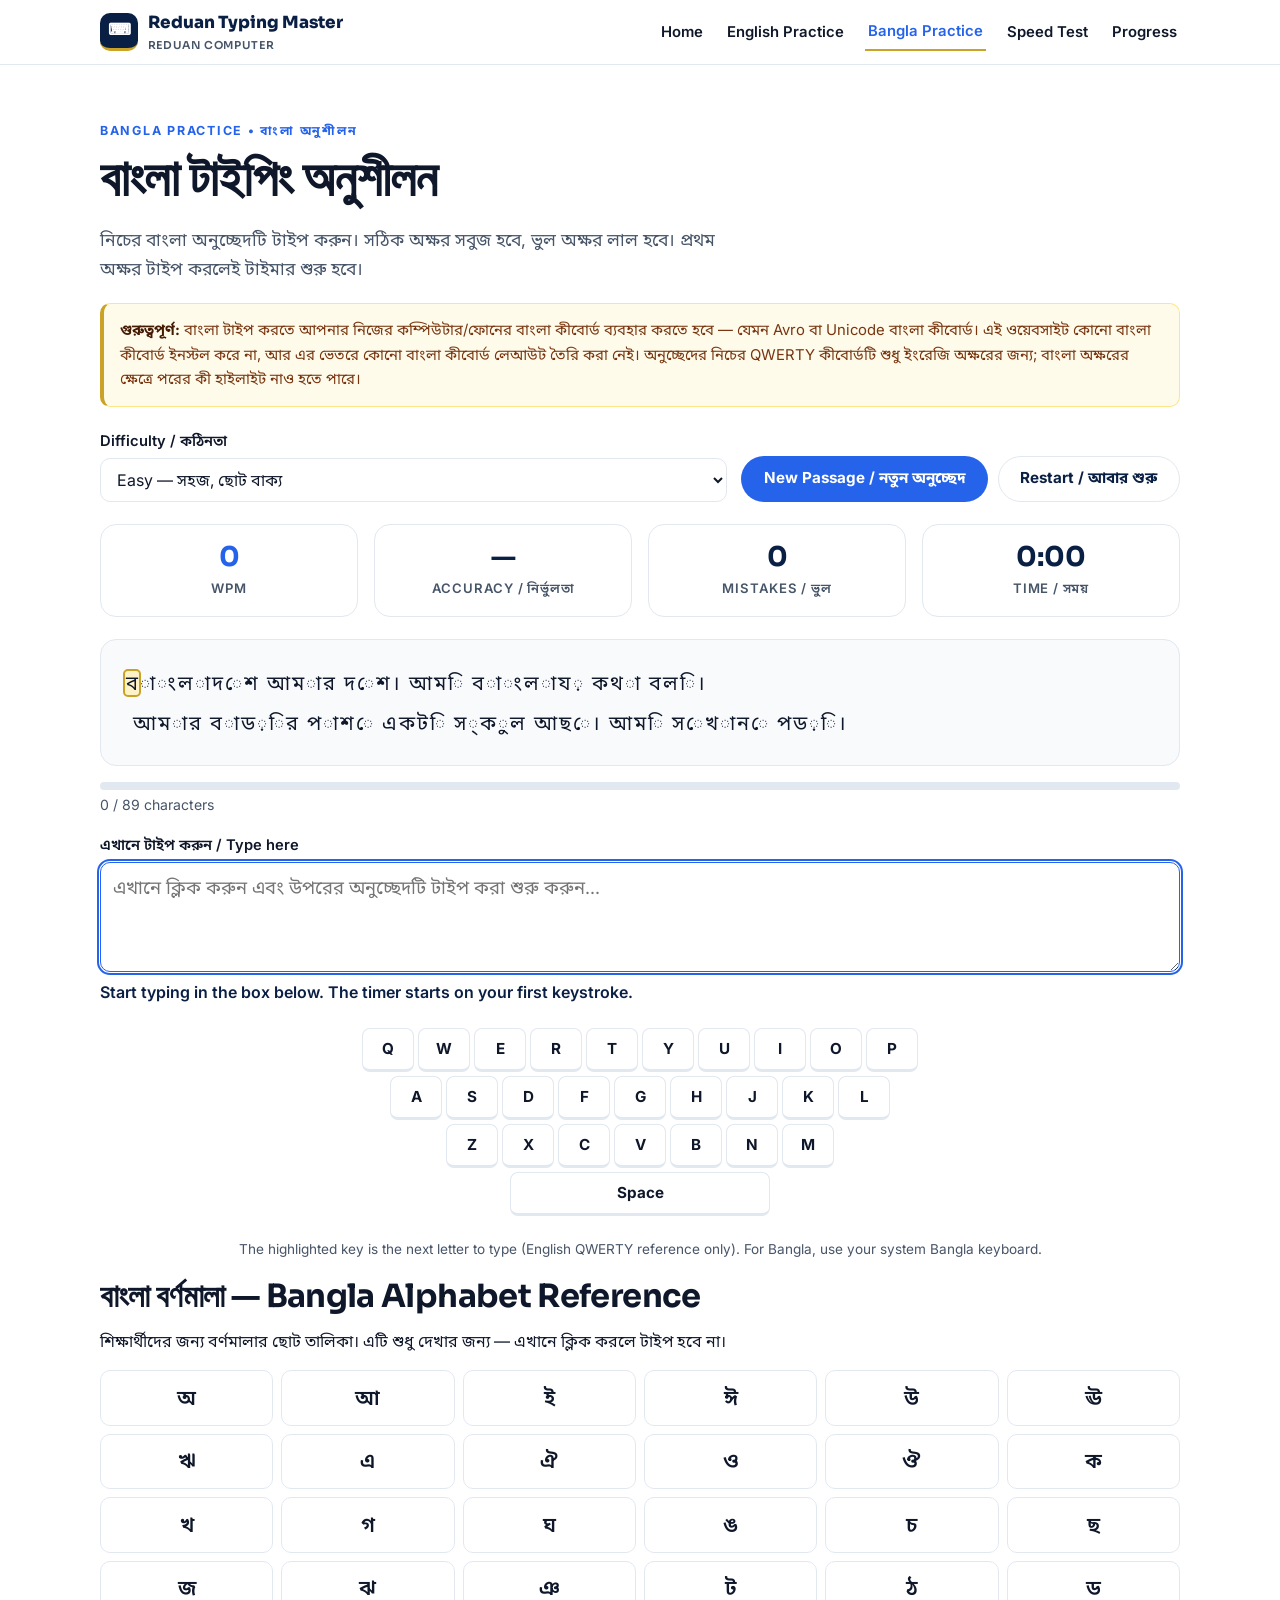
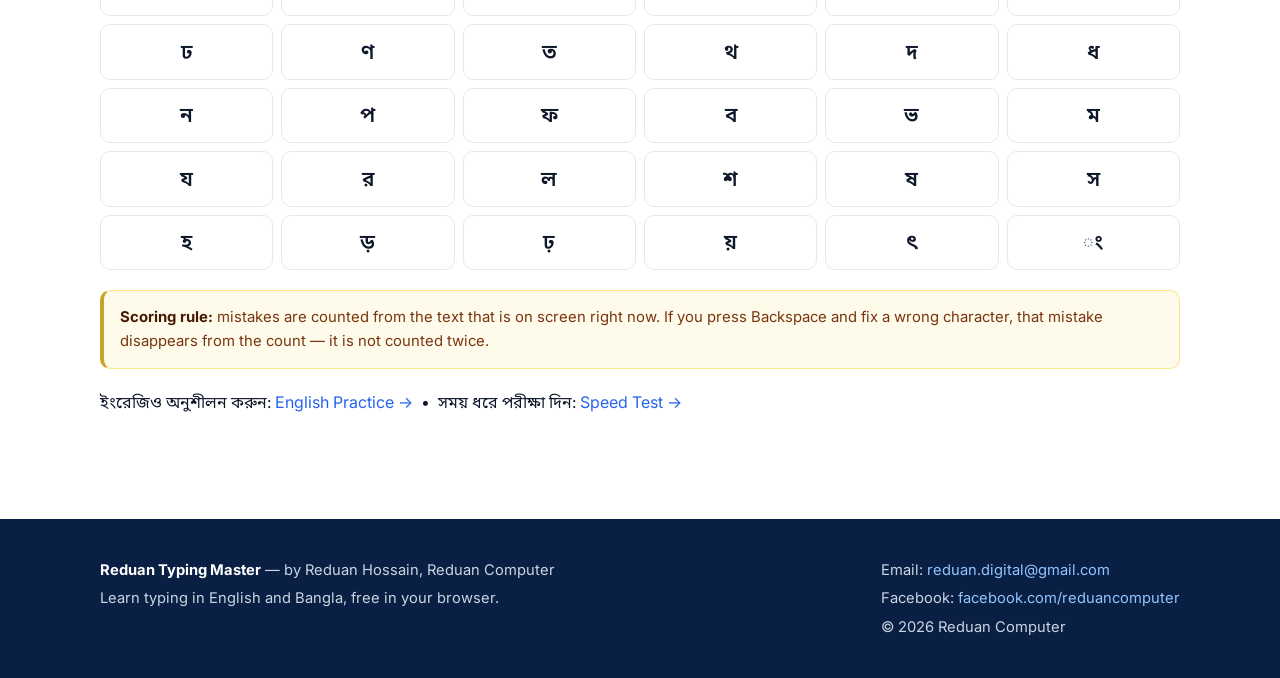
==== bangla.html @ 36162daf "Add Reduan Typing Master website" ====
<!DOCTYPE html>
<html lang="bn">
<head>
  <meta charset="UTF-8" />
  <meta name="viewport" content="width=device-width, initial-scale=1.0" />
  <title>বাংলা টাইপিং অনুশীলন — Reduan Typing Master</title>
  <meta name="description" content="বাংলা টাইপিং অনুশীলন — কম্পিউটার, বাংলাদেশ ও দৈনন্দিন জীবন নিয়ে বাংলা অনুচ্ছেদ, লাইভ WPM, নির্ভুলতা ও ভুলের হিসাব।" />
  <link rel="preconnect" href="https://fonts.googleapis.com" />
  <link rel="preconnect" href="https://fonts.gstatic.com" crossorigin />
  <link href="https://fonts.googleapis.com/css2?family=Inter:wght@400;500;600;700;800&family=Sora:wght@600;700;800&family=Noto+Sans+Bengali:wght@400;500;600;700&display=swap" rel="stylesheet" />
  <link rel="stylesheet" href="style.css" />
</head>
<body>
  <header class="site-header">
    <div class="container header-inner">
      <a class="brand" href="index.html"><span class="brand-mark">⌨</span><span>Reduan Typing Master<small>Reduan Computer</small></span></a>
      <nav class="site-nav" id="siteNav" aria-label="Main navigation">
        <a href="index.html">Home</a>
        <a href="english.html">English Practice</a>
        <a href="bangla.html">Bangla Practice</a>
        <a href="test.html">Speed Test</a>
        <a href="progress.html">Progress</a>
      </nav>
      <button class="menu-btn" id="menuBtn" aria-label="Open menu" aria-expanded="false">☰</button>
    </div>
  </header>

  <main>
    <section class="section">
      <div class="container">
        <p class="eyebrow">Bangla Practice • বাংলা অনুশীলন</p>
        <h1>বাংলা টাইপিং অনুশীলন</h1>
        <p class="lead">নিচের বাংলা অনুচ্ছেদটি টাইপ করুন। সঠিক অক্ষর সবুজ হবে, ভুল অক্ষর লাল হবে। প্রথম অক্ষর টাইপ করলেই টাইমার শুরু হবে।</p>

        <div class="note"><strong>গুরুত্বপূর্ণ:</strong> বাংলা টাইপ করতে আপনার নিজের কম্পিউটার/ফোনের বাংলা কীবোর্ড ব্যবহার করতে হবে — যেমন Avro বা Unicode বাংলা কীবোর্ড। এই ওয়েবসাইট কোনো বাংলা কীবোর্ড ইনস্টল করে না, আর এর ভেতরে কোনো বাংলা কীবোর্ড লেআউট তৈরি করা নেই। অনুচ্ছেদের নিচের QWERTY কীবোর্ডটি শুধু ইংরেজি অক্ষরের জন্য; বাংলা অক্ষরের ক্ষেত্রে পরের কী হাইলাইট নাও হতে পারে।</div>

        <input type="hidden" id="practiceMode" value="bangla" />

        <div class="controls">
          <div class="field">
            <label for="difficulty">Difficulty / কঠিনতা</label>
            <select id="difficulty">
              <option value="easy">Easy — সহজ, ছোট বাক্য</option>
              <option value="medium">Medium — মাঝারি অনুচ্ছেদ</option>
              <option value="hard">Hard — লম্বা, জটিল অনুচ্ছেদ</option>
            </select>
          </div>
          <div class="actions">
            <button class="btn btn-primary" id="newPassageBtn" type="button">New Passage / নতুন অনুচ্ছেদ</button>
            <button class="btn btn-secondary" id="restartBtn" type="button">Restart / আবার শুরু</button>
          </div>
        </div>

        <div class="stats-row">
          <div class="stat highlight"><strong id="statWpm">0</strong><span>WPM</span></div>
          <div class="stat"><strong id="statAccuracy">—</strong><span>Accuracy / নির্ভুলতা</span></div>
          <div class="stat"><strong id="statMistakes">0</strong><span>Mistakes / ভুল</span></div>
          <div class="stat"><strong id="statTime">0:00</strong><span>Time / সময়</span></div>
        </div>

        <div class="passage" id="passage" aria-label="টাইপ করার অনুচ্ছেদ" lang="bn"></div>
        <div class="progress-bar"><div id="progressFill"></div></div>
        <p class="progress-text" id="statProgress">0 / 0 characters</p>

        <label for="typingInput">এখানে টাইপ করুন / Type here</label>
        <textarea id="typingInput" class="typing-input" lang="bn" placeholder="এখানে ক্লিক করুন এবং উপরের অনুচ্ছেদটি টাইপ করা শুরু করুন…" spellcheck="false" autocomplete="off" autocapitalize="off"></textarea>
        <p class="status-line" id="statusLine">Start typing in the box above. The timer starts on your first keystroke.</p>

        <div class="keyboard" id="keyboard" aria-label="On-screen QWERTY keyboard — highlights the next key"></div>
        <p class="kb-caption">The highlighted key is the next letter to type (English QWERTY reference only). For Bangla, use your system Bangla keyboard.</p>

        <h2>বাংলা বর্ণমালা — Bangla Alphabet Reference</h2>
        <p>শিক্ষার্থীদের জন্য বর্ণমালার ছোট তালিকা। এটি শুধু দেখার জন্য — এখানে ক্লিক করলে টাইপ হবে না।</p>
        <div class="alphabet" lang="bn" aria-label="Bangla alphabet reference">
          <span>অ</span><span>আ</span><span>ই</span><span>ঈ</span><span>উ</span><span>ঊ</span>
          <span>ঋ</span><span>এ</span><span>ঐ</span><span>ও</span><span>ঔ</span><span>ক</span>
          <span>খ</span><span>গ</span><span>ঘ</span><span>ঙ</span><span>চ</span><span>ছ</span>
          <span>জ</span><span>ঝ</span><span>ঞ</span><span>ট</span><span>ঠ</span><span>ড</span>
          <span>ঢ</span><span>ণ</span><span>ত</span><span>থ</span><span>দ</span><span>ধ</span>
          <span>ন</span><span>প</span><span>ফ</span><span>ব</span><span>ভ</span><span>ম</span>
          <span>য</span><span>র</span><span>ল</span><span>শ</span><span>ষ</span><span>স</span>
          <span>হ</span><span>ড়</span><span>ঢ়</span><span>য়</span><span>ৎ</span><span>ং</span>
        </div>

        <div class="note"><strong>Scoring rule:</strong> mistakes are counted from the text that is on screen right now. If you press Backspace and fix a wrong character, that mistake disappears from the count — it is not counted twice.</div>

        <p>ইংরেজিও অনুশীলন করুন: <a href="english.html">English Practice →</a> &nbsp;•&nbsp; সময় ধরে পরীক্ষা দিন: <a href="test.html">Speed Test →</a></p>
      </div>
    </section>
  </main>

  <footer class="site-footer">
    <div class="container footer-inner">
      <div>
        <p><strong style="color:#fff;">Reduan Typing Master</strong> — by Reduan Hossain, Reduan Computer</p>
        <p>Learn typing in English and Bangla, free in your browser.</p>
      </div>
      <div>
        <p>Email: <a href="mailto:reduan.digital@gmail.com">reduan.digital@gmail.com</a></p>
        <p>Facebook: <a href="https://www.facebook.com/reduancomputer" target="_blank" rel="noopener">facebook.com/reduancomputer</a></p>
        <p>© <span id="year">2026</span> Reduan Computer</p>
      </div>
    </div>
  </footer>

  <script src="script.js"></script>
  <script>document.getElementById('year').textContent = new Date().getFullYear();</script>
</body>
</html>
---- style.css ----
/* Reduan Typing Master — shared stylesheet
   Palette: navy #0a1f44, blue #2563eb, gold #c9a227. Mobile-first. */
:root {
  --navy: #0a1f44;
  --navy-2: #102a5c;
  --blue: #2563eb;
  --blue-dark: #1d4ed8;
  --blue-light: #dbeafe;
  --gold: #c9a227;
  --gold-light: #fef3c7;
  --ink: #0f172a;
  --muted: #475569;
  --line: #e2e8f0;
  --bg: #ffffff;
  --bg-alt: #f8fafc;
  --green: #15803d;
  --green-bg: #dcfce7;
  --red: #b91c1c;
  --red-bg: #fee2e2;
  --radius: 16px;
  --shadow: 0 10px 30px rgba(10, 31, 68, 0.08);
}
* { box-sizing: border-box; }
html { scroll-behavior: smooth; }
body {
  margin: 0;
  font-family: Inter, system-ui, -apple-system, "Segoe UI", Roboto, "Noto Sans Bengali", sans-serif;
  color: var(--ink);
  background: var(--bg);
  line-height: 1.65;
  -webkit-font-smoothing: antialiased;
}
h1, h2, h3 { font-family: Sora, Inter, system-ui, sans-serif; line-height: 1.2; letter-spacing: -0.02em; }
h1 { font-size: clamp(2rem, 6vw, 3.2rem); margin: 0.4rem 0 1rem; }
h2 { font-size: clamp(1.5rem, 4vw, 2rem); margin: 0.5rem 0 0.8rem; }
h3 { font-size: 1.15rem; margin: 0 0 0.5rem; }
p { margin: 0 0 1rem; }
a { color: var(--blue); text-decoration: none; }
a:hover { text-decoration: underline; }
.container { width: min(1080px, 92%); margin: 0 auto; }
.narrow { max-width: 760px; }
.section { padding: 3.5rem 0; }
.section-alt { background: var(--bg-alt); }
.eyebrow {
  text-transform: uppercase; letter-spacing: 0.14em;
  font-size: 0.78rem; font-weight: 700; color: var(--blue); margin-bottom: 0.25rem;
}
.lead { font-size: 1.1rem; color: var(--muted); max-width: 620px; }

/* Header / nav */
.site-header {
  position: sticky; top: 0; z-index: 50;
  background: rgba(255, 255, 255, 0.95);
  backdrop-filter: blur(10px);
  border-bottom: 1px solid var(--line);
}
.header-inner { display: flex; align-items: center; justify-content: space-between; min-height: 64px; }
.brand { display: flex; align-items: center; gap: 0.6rem; color: var(--navy); font-weight: 800; font-family: Sora, sans-serif; font-size: 1.05rem; }
.brand:hover { text-decoration: none; }
.brand-mark {
  width: 38px; height: 38px; border-radius: 10px; flex: none;
  background: var(--navy); color: #fff; display: grid; place-items: center;
  font-size: 1rem; border-bottom: 3px solid var(--gold);
}
.brand small { display: block; font-size: 0.68rem; font-weight: 600; color: var(--muted); letter-spacing: 0.08em; text-transform: uppercase; }
.site-nav { display: flex; gap: 1.1rem; align-items: center; }
.site-nav a { color: var(--ink); font-weight: 600; font-size: 0.93rem; padding: 0.35rem 0.2rem; }
.site-nav a:hover { color: var(--blue); text-decoration: none; }
.site-nav a.active { color: var(--blue); border-bottom: 2px solid var(--gold); }
.menu-btn { display: none; border: 1px solid var(--line); background: #fff; border-radius: 10px; padding: 0.45rem 0.7rem; font-size: 1.1rem; cursor: pointer; }

/* Buttons, cards, forms */
.btn {
  display: inline-block; padding: 0.7rem 1.35rem; border-radius: 999px;
  font-weight: 700; font-size: 0.95rem; border: 1px solid transparent;
  cursor: pointer; font-family: inherit; text-align: center;
}
.btn:hover { text-decoration: none; transform: translateY(-1px); }
.btn:disabled { opacity: 0.55; cursor: not-allowed; transform: none; }
.btn-primary { background: var(--blue); color: #fff; }
.btn-primary:hover { background: var(--blue-dark); }
.btn-secondary { background: #fff; color: var(--navy); border-color: var(--line); }
.btn-navy { background: var(--navy); color: #fff; }
.btn-danger { background: #fff; color: var(--red); border-color: #fecaca; }
.btn-block { display: block; width: 100%; }
.card-grid { display: grid; grid-template-columns: repeat(3, 1fr); gap: 1.2rem; margin-top: 1.8rem; }
.card {
  background: #fff; border: 1px solid var(--line); border-radius: var(--radius);
  padding: 1.5rem; box-shadow: 0 2px 10px rgba(10, 31, 68, 0.04);
}
.card h3 { margin-top: 0.4rem; }
.card p { color: var(--muted); font-size: 0.95rem; }
.card .icon { font-size: 1.6rem; }
label { font-weight: 600; font-size: 0.92rem; display: block; margin-bottom: 0.3rem; }
select, textarea {
  font-family: inherit; font-size: 1rem; color: var(--ink);
  border: 1px solid var(--line); border-radius: 10px; padding: 0.6rem 0.75rem;
  background: #fff; width: 100%;
}
select:focus, textarea:focus { outline: 2px solid var(--blue); outline-offset: 1px; border-color: var(--blue); }
.controls { display: flex; flex-wrap: wrap; gap: 0.9rem; align-items: end; margin: 1.4rem 0; }
.controls .field { min-width: 160px; flex: 1; }
.controls .actions { display: flex; gap: 0.6rem; flex-wrap: wrap; }

/* Hero */
.hero { background: linear-gradient(180deg, #eef4ff 0%, #fff 80%); padding: 3.5rem 0 3rem; }
.hero-actions { display: flex; gap: 0.8rem; flex-wrap: wrap; margin: 1.4rem 0; }
.steps { display: grid; grid-template-columns: repeat(3, 1fr); gap: 1.2rem; margin-top: 1.5rem; }
.step-num {
  width: 36px; height: 36px; border-radius: 50%; background: var(--gold-light);
  color: #92400e; font-weight: 800; display: grid; place-items: center; margin-bottom: 0.6rem;
}

/* Stats */
.stats-row { display: grid; grid-template-columns: repeat(4, 1fr); gap: 1rem; margin: 1.4rem 0; }
.stat {
  background: #fff; border: 1px solid var(--line); border-radius: var(--radius);
  padding: 1rem 1.1rem; text-align: center;
}
.stat strong { display: block; font-size: 1.7rem; color: var(--navy); font-family: Sora, sans-serif; line-height: 1.2; }
.stat span { font-size: 0.82rem; color: var(--muted); font-weight: 600; text-transform: uppercase; letter-spacing: 0.06em; }
.stat.highlight strong { color: var(--blue); }

/* Typing area */
.passage {
  background: var(--bg-alt); border: 1px solid var(--line); border-radius: var(--radius);
  padding: 1.4rem 1.5rem; font-size: 1.25rem; line-height: 2; min-height: 120px;
  margin: 1rem 0; user-select: none;
}
.passage .ch { border-radius: 3px; padding: 0 1px; }
.passage .ch.current { background: var(--gold-light); outline: 2px solid var(--gold); }
.passage .ch.correct { color: var(--green); background: var(--green-bg); }
.passage .ch.wrong { color: var(--red); background: var(--red-bg); text-decoration: underline; }
.passage .ch.space-wrong { background: var(--red-bg); }
.typing-input {
  font-size: 1.15rem; line-height: 1.7; min-height: 110px; resize: vertical;
  font-family: inherit;
}
.typing-input:disabled { background: var(--bg-alt); color: var(--muted); }
.progress-bar { height: 8px; background: var(--line); border-radius: 999px; overflow: hidden; margin: 0.6rem 0 0.2rem; }
.progress-bar > div { height: 100%; background: var(--blue); width: 0%; transition: width 0.15s ease; }
.progress-text { font-size: 0.88rem; color: var(--muted); }
.note {
  background: #fffbeb; border: 1px solid #fde68a; border-left: 4px solid var(--gold);
  border-radius: 10px; padding: 0.9rem 1rem; font-size: 0.93rem; color: #78350f; margin: 1.2rem 0;
}
.note strong { color: #451a03; }
.timer-big {
  font-family: Sora, sans-serif; font-size: 2.4rem; font-weight: 800; color: var(--navy);
  text-align: center; margin: 0.5rem 0;
}
.timer-big.urgent { color: var(--red); }

/* On-screen keyboard */
.keyboard { margin: 1.4rem 0; user-select: none; }
.kb-row { display: flex; gap: 4px; justify-content: center; margin-bottom: 4px; }
.key {
  flex: 1; max-width: 52px; min-width: 0; height: 44px;
  display: grid; place-items: center;
  background: #fff; border: 1px solid var(--line); border-bottom-width: 3px;
  border-radius: 8px; font-weight: 700; font-size: 0.95rem; color: var(--ink);
  overflow: hidden; white-space: nowrap;
}
.key.wide { max-width: 90px; font-size: 0.8rem; }
.key.space { max-width: 260px; }
.key.next { background: var(--blue); color: #fff; border-color: var(--blue-dark); transform: translateY(-2px); box-shadow: 0 4px 12px rgba(37, 99, 235, 0.4); }
.kb-caption { text-align: center; font-size: 0.85rem; color: var(--muted); margin-top: 0.5rem; }

/* Bangla alphabet reference */
.alphabet {
  display: grid; grid-template-columns: repeat(6, 1fr); gap: 0.5rem; margin: 1rem 0;
}
.alphabet span {
  background: #fff; border: 1px solid var(--line); border-radius: 10px;
  padding: 0.6rem 0.2rem; text-align: center; font-size: 1.3rem; font-weight: 600;
}

/* Results / progress */
.results {
  display: none; background: var(--navy); color: #fff; border-radius: var(--radius);
  padding: 1.6rem; margin: 1.4rem 0;
}
.results.show { display: block; }
.results h3 { color: #fff; }
.results-grid { display: grid; grid-template-columns: repeat(3, 1fr); gap: 1rem; margin: 1rem 0; }
.results-grid div { background: rgba(255, 255, 255, 0.1); border-radius: 12px; padding: 0.9rem; text-align: center; }
.results-grid strong { display: block; font-size: 1.5rem; font-family: Sora, sans-serif; }
.results-grid span { font-size: 0.8rem; color: #cbd5e1; text-transform: uppercase; letter-spacing: 0.06em; }
table { width: 100%; border-collapse: collapse; font-size: 0.93rem; margin-top: 1rem; }
th, td { text-align: left; padding: 0.65rem 0.6rem; border-bottom: 1px solid var(--line); }
th { color: var(--muted); font-size: 0.8rem; text-transform: uppercase; letter-spacing: 0.06em; }
.table-wrap { overflow-x: auto; }
.empty-state {
  text-align: center; background: var(--bg-alt); border: 1px dashed var(--line);
  border-radius: var(--radius); padding: 2.2rem 1.4rem; color: var(--muted); margin-top: 1.4rem;
}
.status-line { font-weight: 600; color: var(--navy); min-height: 1.5em; }
.saved-msg { color: var(--green); font-weight: 700; }

/* Footer */
.site-footer { background: var(--navy); color: #cbd5e1; padding: 2.2rem 0; margin-top: 2rem; }
.site-footer a { color: #93c5fd; }
.site-footer p { margin: 0.25rem 0; font-size: 0.92rem; }
.footer-inner { display: flex; flex-wrap: wrap; gap: 1.5rem; justify-content: space-between; align-items: start; }

@media (max-width: 860px) {
  .card-grid, .steps { grid-template-columns: 1fr; }
  .stats-row { grid-template-columns: repeat(2, 1fr); }
  .results-grid { grid-template-columns: repeat(2, 1fr); }
  .alphabet { grid-template-columns: repeat(4, 1fr); }
  .menu-btn { display: block; }
  .site-nav {
    display: none; position: absolute; top: 64px; left: 0; right: 0;
    background: #fff; flex-direction: column; align-items: stretch;
    padding: 1rem 4%; border-bottom: 1px solid var(--line); gap: 0.2rem;
  }
  .site-nav.open { display: flex; }
  .site-nav a { padding: 0.7rem 0.4rem; border-bottom: 1px solid #f1f5f9; }
  .site-nav a:last-child { border-bottom: 0; }
  .section { padding: 2.6rem 0; }
  .passage { font-size: 1.1rem; line-height: 1.9; }
  .key { height: 38px; font-size: 0.82rem; }
  .key.wide { font-size: 0.68rem; }
}
@media (prefers-reduced-motion: reduce) {
  html { scroll-behavior: auto; }
  .btn:hover { transform: none; }
}
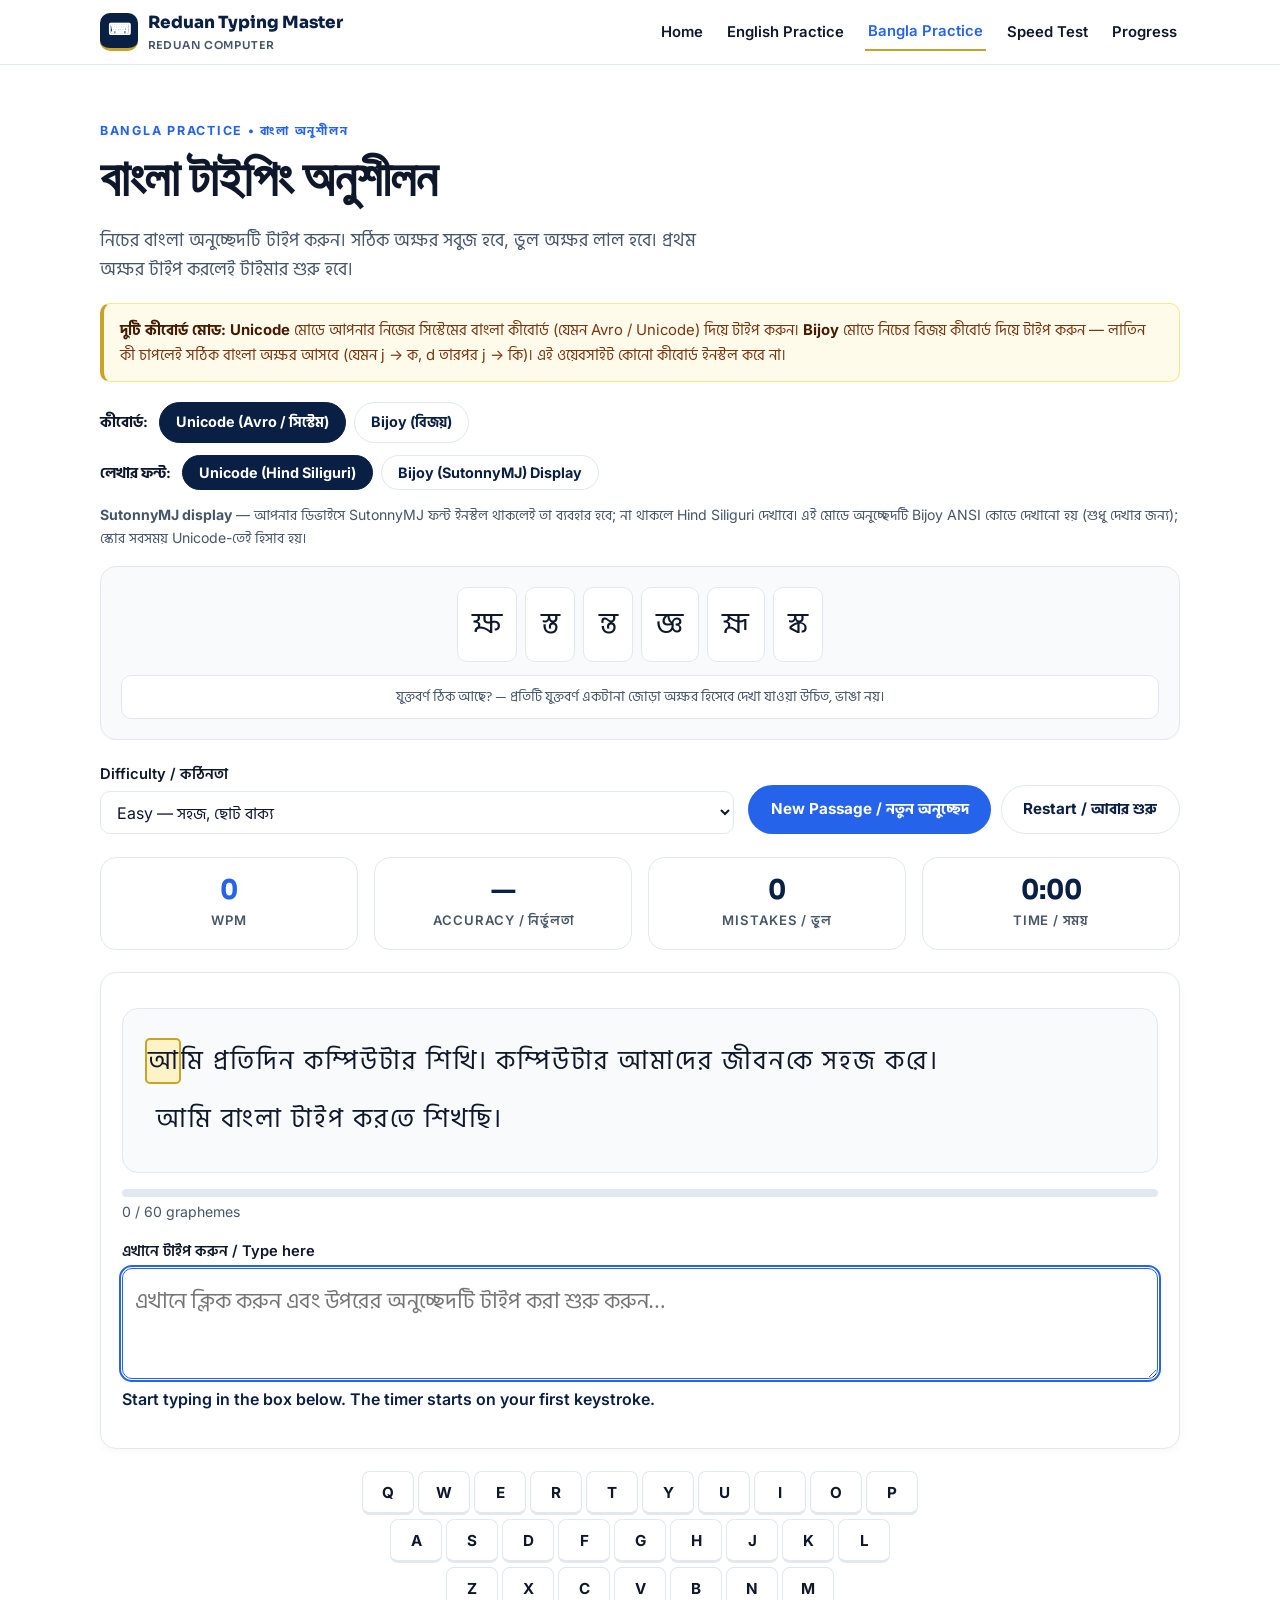
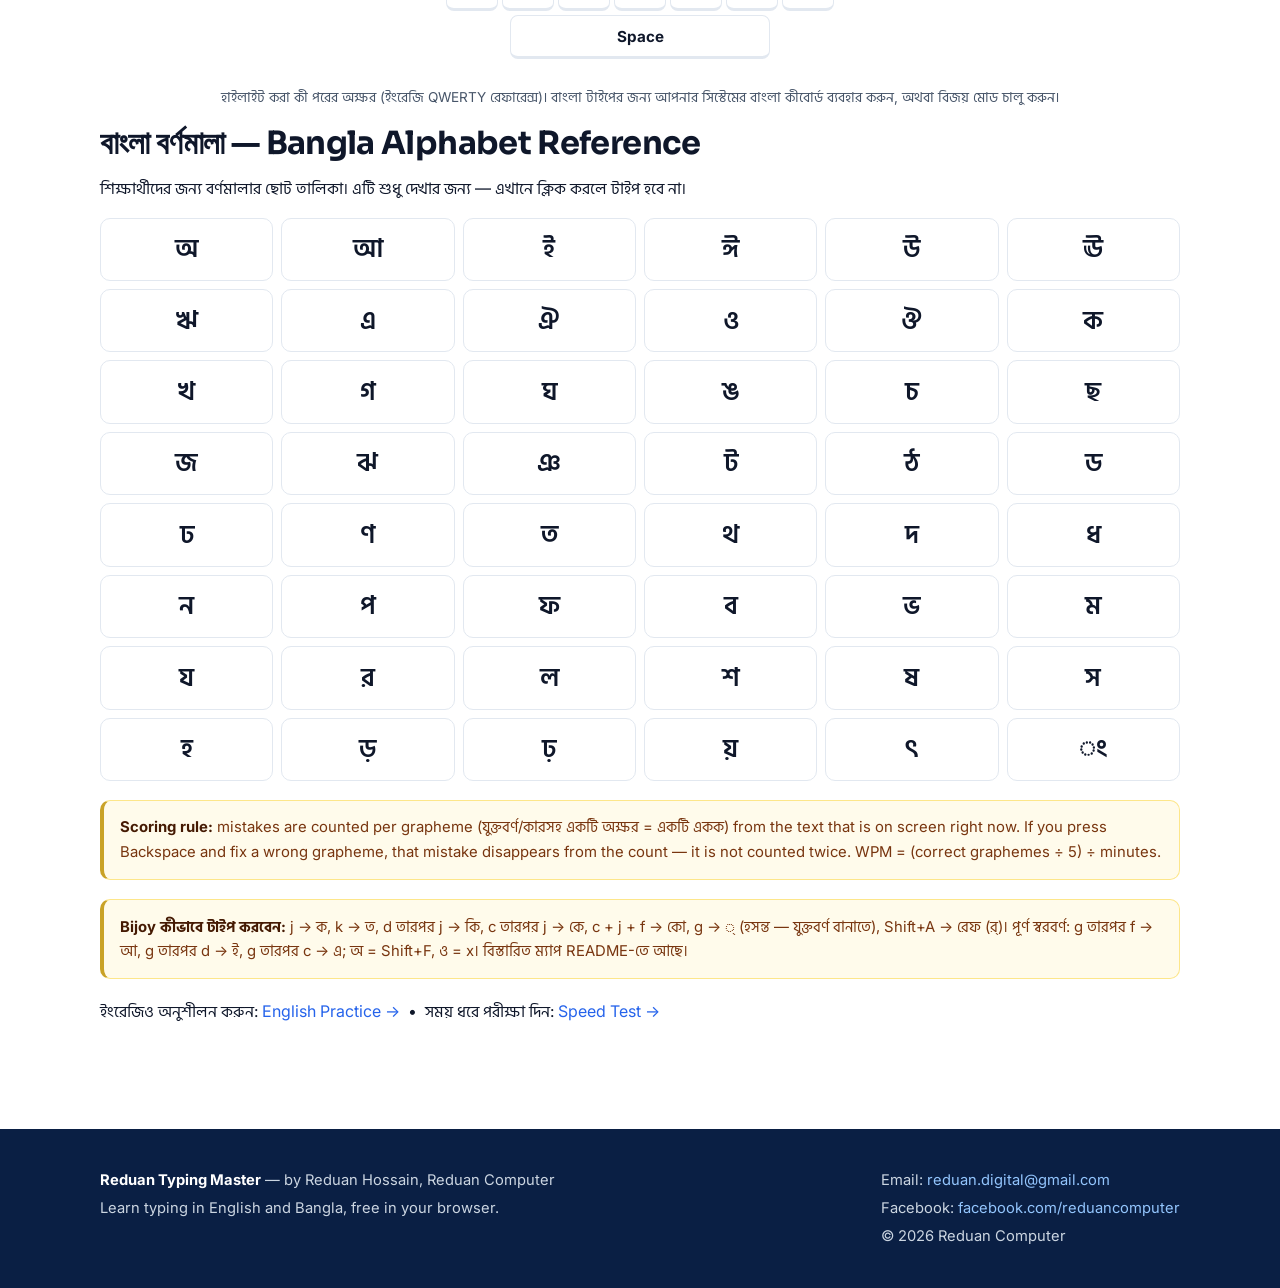
==== commit b5944acb: "Fix Bangla grapheme rendering, add Bijoy keyboard + SutonnyMJ display, fix English text overflow (v2" ====
--- a/bangla.html
+++ b/bangla.html
@@ -7,7 +7,7 @@
   <meta name="description" content="বাংলা টাইপিং অনুশীলন — কম্পিউটার, বাংলাদেশ ও দৈনন্দিন জীবন নিয়ে বাংলা অনুচ্ছেদ, লাইভ WPM, নির্ভুলতা ও ভুলের হিসাব।" />
   <link rel="preconnect" href="https://fonts.googleapis.com" />
   <link rel="preconnect" href="https://fonts.gstatic.com" crossorigin />
-  <link href="https://fonts.googleapis.com/css2?family=Inter:wght@400;500;600;700;800&family=Sora:wght@600;700;800&family=Noto+Sans+Bengali:wght@400;500;600;700&display=swap" rel="stylesheet" />
+  <link href="https://fonts.googleapis.com/css2?family=Inter:wght@400;500;600;700;800&family=Sora:wght@600;700;800&family=Hind+Siliguri:wght@400;500;600;700&family=Noto+Sans+Bengali:wght@400;500;600;700&display=swap" rel="stylesheet" />
   <link rel="stylesheet" href="style.css" />
 </head>
 <body>
@@ -32,7 +32,24 @@
         <h1>বাংলা টাইপিং অনুশীলন</h1>
         <p class="lead">নিচের বাংলা অনুচ্ছেদটি টাইপ করুন। সঠিক অক্ষর সবুজ হবে, ভুল অক্ষর লাল হবে। প্রথম অক্ষর টাইপ করলেই টাইমার শুরু হবে।</p>
 
-        <div class="note"><strong>গুরুত্বপূর্ণ:</strong> বাংলা টাইপ করতে আপনার নিজের কম্পিউটার/ফোনের বাংলা কীবোর্ড ব্যবহার করতে হবে — যেমন Avro বা Unicode বাংলা কীবোর্ড। এই ওয়েবসাইট কোনো বাংলা কীবোর্ড ইনস্টল করে না, আর এর ভেতরে কোনো বাংলা কীবোর্ড লেআউট তৈরি করা নেই। অনুচ্ছেদের নিচের QWERTY কীবোর্ডটি শুধু ইংরেজি অক্ষরের জন্য; বাংলা অক্ষরের ক্ষেত্রে পরের কী হাইলাইট নাও হতে পারে।</div>
+        <div class="note"><strong>দুটি কীবোর্ড মোড:</strong> <strong>Unicode</strong> মোডে আপনার নিজের সিস্টেমের বাংলা কীবোর্ড (যেমন Avro / Unicode) দিয়ে টাইপ করুন। <strong>Bijoy</strong> মোডে নিচের বিজয় কীবোর্ড দিয়ে টাইপ করুন — লাতিন কী চাপলেই সঠিক বাংলা অক্ষর আসবে (যেমন j → ক, d তারপর j → কি)। এই ওয়েবসাইট কোনো কীবোর্ড ইনস্টল করে না।</div>
+
+        <div class="toggle-group" role="group" aria-label="Keyboard mode">
+          <span class="toggle-label">কীবোর্ড:</span>
+          <button class="toggle-btn" id="kbModeUnicode" type="button" aria-pressed="true">Unicode (Avro / সিস্টেম)</button>
+          <button class="toggle-btn" id="kbModeBijoy" type="button" aria-pressed="false">Bijoy (বিজয়)</button>
+        </div>
+        <div class="toggle-group" role="group" aria-label="Display font">
+          <span class="toggle-label">লেখার ফন্ট:</span>
+          <button class="toggle-btn" id="dispUnicode" type="button" aria-pressed="true">Unicode (Hind Siliguri)</button>
+          <button class="toggle-btn" id="dispSutonny" type="button" aria-pressed="false">Bijoy (SutonnyMJ) Display</button>
+        </div>
+        <p class="progress-text"><strong>SutonnyMJ display</strong> — আপনার ডিভাইসে SutonnyMJ ফন্ট ইনস্টল থাকলেই তা ব্যবহার হবে; না থাকলে Hind Siliguri দেখাবে। এই মোডে অনুচ্ছেদটি Bijoy ANSI কোডে দেখানো হয় (শুধু দেখার জন্য); স্কোর সবসময় Unicode-তেই হিসাব হয়।</p>
+
+        <div class="conjunct-demo" lang="bn" aria-label="যুক্তবর্ণ ঠিক আছে?">
+          <span>ক্ষ</span><span>স্ত</span><span>ন্ত</span><span>জ্ঞ</span><span>হ্ম</span><span>স্ক</span>
+          <span class="demo-label">যুক্তবর্ণ ঠিক আছে? — প্রতিটি যুক্তবর্ণ একটানা জোড়া অক্ষর হিসেবে দেখা যাওয়া উচিত, ভাঙা নয়।</span>
+        </div>
 
         <input type="hidden" id="practiceMode" value="bangla" />
 
@@ -58,16 +75,19 @@
           <div class="stat"><strong id="statTime">0:00</strong><span>Time / সময়</span></div>
         </div>
 
-        <div class="passage" id="passage" aria-label="টাইপ করার অনুচ্ছেদ" lang="bn"></div>
-        <div class="progress-bar"><div id="progressFill"></div></div>
-        <p class="progress-text" id="statProgress">0 / 0 characters</p>
+        <div class="typing-card">
+          <div class="passage bangla" id="passage" aria-label="টাইপ করার অনুচ্ছেদ" lang="bn"></div>
+          <div class="progress-bar"><div id="progressFill"></div></div>
+          <p class="progress-text" id="statProgress">0 / 0 graphemes</p>
 
-        <label for="typingInput">এখানে টাইপ করুন / Type here</label>
-        <textarea id="typingInput" class="typing-input" lang="bn" placeholder="এখানে ক্লিক করুন এবং উপরের অনুচ্ছেদটি টাইপ করা শুরু করুন…" spellcheck="false" autocomplete="off" autocapitalize="off"></textarea>
-        <p class="status-line" id="statusLine">Start typing in the box above. The timer starts on your first keystroke.</p>
+          <label for="typingInput">এখানে টাইপ করুন / Type here</label>
+          <textarea id="typingInput" class="typing-input bangla" lang="bn" placeholder="এখানে ক্লিক করুন এবং উপরের অনুচ্ছেদটি টাইপ করা শুরু করুন…" spellcheck="false" autocomplete="off" autocapitalize="off"></textarea>
+          <p class="status-line" id="statusLine">Start typing in the box above. The timer starts on your first keystroke.</p>
+          <p class="pending-kar" id="pendingKar" hidden></p>
+        </div>
 
-        <div class="keyboard" id="keyboard" aria-label="On-screen QWERTY keyboard — highlights the next key"></div>
-        <p class="kb-caption">The highlighted key is the next letter to type (English QWERTY reference only). For Bangla, use your system Bangla keyboard.</p>
+        <div class="keyboard" id="keyboard" aria-label="On-screen keyboard — highlights the next key"></div>
+        <p class="kb-caption" id="kbCaption">The highlighted key is the next letter to type. For Bangla, use your system Bangla keyboard, or switch on Bijoy mode above.</p>
 
         <h2>বাংলা বর্ণমালা — Bangla Alphabet Reference</h2>
         <p>শিক্ষার্থীদের জন্য বর্ণমালার ছোট তালিকা। এটি শুধু দেখার জন্য — এখানে ক্লিক করলে টাইপ হবে না।</p>
@@ -82,7 +102,8 @@
           <span>হ</span><span>ড়</span><span>ঢ়</span><span>য়</span><span>ৎ</span><span>ং</span>
         </div>
 
-        <div class="note"><strong>Scoring rule:</strong> mistakes are counted from the text that is on screen right now. If you press Backspace and fix a wrong character, that mistake disappears from the count — it is not counted twice.</div>
+        <div class="note"><strong>Scoring rule:</strong> mistakes are counted per grapheme (যুক্তবর্ণ/কারসহ একটি অক্ষর = একটি একক) from the text that is on screen right now. If you press Backspace and fix a wrong grapheme, that mistake disappears from the count — it is not counted twice. WPM = (correct graphemes ÷ 5) ÷ minutes.</div>
+        <div class="note"><strong>Bijoy কীভাবে টাইপ করবেন:</strong> j → ক, k → ত, d তারপর j → কি, c তারপর j → কে, c + j + f → কো, g → ্ (হসন্ত — যুক্তবর্ণ বানাতে), Shift+A → রেফ (র্)। পূর্ণ স্বরবর্ণ: g তারপর f → আ, g তারপর d → ই, g তারপর c → এ; অ = Shift+F, ও = x। বিস্তারিত ম্যাপ README-তে আছে।</div>
 
         <p>ইংরেজিও অনুশীলন করুন: <a href="english.html">English Practice →</a> &nbsp;•&nbsp; সময় ধরে পরীক্ষা দিন: <a href="test.html">Speed Test →</a></p>
       </div>
--- a/style.css
+++ b/style.css
@@ -24,7 +24,7 @@
 html { scroll-behavior: smooth; }
 body {
   margin: 0;
-  font-family: Inter, system-ui, -apple-system, "Segoe UI", Roboto, "Noto Sans Bengali", sans-serif;
+  font-family: Inter, "Hind Siliguri", system-ui, -apple-system, "Segoe UI", Roboto, "Noto Sans Bengali", sans-serif;
   color: var(--ink);
   background: var(--bg);
   line-height: 1.65;
@@ -117,24 +117,34 @@
   background: #fff; border: 1px solid var(--line); border-radius: var(--radius);
   padding: 1rem 1.1rem; text-align: center;
 }
-.stat strong { display: block; font-size: 1.7rem; color: var(--navy); font-family: Sora, sans-serif; line-height: 1.2; }
+.stat strong { display: block; font-size: 1.7rem; color: var(--navy); font-family: Sora, sans-serif; line-height: 1.2; font-variant-numeric: tabular-nums; min-width: 2ch; }
 .stat span { font-size: 0.82rem; color: var(--muted); font-weight: 600; text-transform: uppercase; letter-spacing: 0.06em; }
 .stat.highlight strong { color: var(--blue); }
 
 /* Typing area */
+.typing-card {
+  background: #fff; border: 1px solid var(--line); border-radius: var(--radius);
+  padding: 1.2rem 1.3rem; margin: 1rem 0; max-width: 100%;
+  box-shadow: 0 2px 10px rgba(10, 31, 68, 0.04);
+}
 .passage {
   background: var(--bg-alt); border: 1px solid var(--line); border-radius: var(--radius);
-  padding: 1.4rem 1.5rem; font-size: 1.25rem; line-height: 2; min-height: 120px;
+  padding: 1.4rem 1.5rem; font-size: 1.3rem; line-height: 2; min-height: 120px;
   margin: 1rem 0; user-select: none;
-}
-.passage .ch { border-radius: 3px; padding: 0 1px; }
+  /* v2 overflow guards: text always wraps inside the box, never runs out */
+  max-width: 100%; box-sizing: border-box;
+  overflow-wrap: break-word; word-break: break-word; overflow-x: hidden;
+  white-space: normal;
+}
+.passage .ch { border-radius: 3px; padding: 0 1px; display: inline; white-space: normal; }
 .passage .ch.current { background: var(--gold-light); outline: 2px solid var(--gold); }
 .passage .ch.correct { color: var(--green); background: var(--green-bg); }
 .passage .ch.wrong { color: var(--red); background: var(--red-bg); text-decoration: underline; }
 .passage .ch.space-wrong { background: var(--red-bg); }
 .typing-input {
   font-size: 1.15rem; line-height: 1.7; min-height: 110px; resize: vertical;
-  font-family: inherit;
+  font-family: inherit; width: 100%; max-width: 100%; box-sizing: border-box;
+  overflow-wrap: break-word; overflow-x: hidden;
 }
 .typing-input:disabled { background: var(--bg-alt); color: var(--muted); }
 .progress-bar { height: 8px; background: var(--line); border-radius: 999px; overflow: hidden; margin: 0.6rem 0 0.2rem; }
@@ -147,13 +157,55 @@
 .note strong { color: #451a03; }
 .timer-big {
   font-family: Sora, sans-serif; font-size: 2.4rem; font-weight: 800; color: var(--navy);
-  text-align: center; margin: 0.5rem 0;
+  text-align: center; margin: 0.5rem 0; font-variant-numeric: tabular-nums;
 }
 .timer-big.urgent { color: var(--red); }
+
+/* v2: overflow guards for every layout container */
+.container, .section, .card, .keyboard, .controls, .stats-row { max-width: 100%; }
+.keyboard { max-width: 100%; overflow-x: hidden; }
+
+/* v2: Bangla typography — Hind Siliguri first, large and roomy so
+   conjuncts never look small or broken */
+.passage.bangla {
+  font-family: "Hind Siliguri", "Noto Sans Bengali", sans-serif;
+  font-size: 1.6rem; line-height: 2.3; letter-spacing: normal; word-spacing: normal;
+}
+.typing-input.bangla {
+  font-family: "Hind Siliguri", "Noto Sans Bengali", sans-serif;
+  font-size: 1.4rem; line-height: 2;
+}
+.passage.bijoy-display {
+  font-family: "SutonnyMJ", "Hind Siliguri", "Noto Sans Bengali", sans-serif;
+}
+h1[lang="bn"], h2[lang="bn"] { font-family: "Hind Siliguri", "Noto Sans Bengali", sans-serif; }
+.conjunct-demo {
+  font-family: "Hind Siliguri", "Noto Sans Bengali", sans-serif;
+  font-size: 1.8rem; line-height: 2.2; text-align: center;
+  background: var(--bg-alt); border: 1px solid var(--line); border-radius: var(--radius);
+  padding: 1rem; margin: 1rem 0; max-width: 100%;
+  overflow-wrap: break-word; word-break: break-word;
+}
+.conjunct-demo span {
+  display: inline-block; background: #fff; border: 1px solid var(--line);
+  border-radius: 10px; padding: 0.3rem 0.9rem; margin: 0.25rem;
+}
+.conjunct-demo .demo-label { display: block; font-size: 0.9rem; color: var(--muted); margin-top: 0.6rem; }
+
+/* v2: mode toggle buttons (keyboard + display) */
+.toggle-group { display: flex; gap: 0.5rem; flex-wrap: wrap; align-items: center; margin: 0.8rem 0; max-width: 100%; }
+.toggle-group .toggle-label { font-weight: 700; font-size: 0.92rem; margin-right: 0.2rem; }
+.toggle-btn {
+  padding: 0.5rem 1rem; border-radius: 999px; border: 1px solid var(--line);
+  background: #fff; color: var(--navy); font-weight: 700; font-size: 0.9rem;
+  cursor: pointer; font-family: inherit;
+}
+.toggle-btn[aria-pressed="true"] { background: var(--navy); color: #fff; border-color: var(--navy); }
+.pending-kar { font-weight: 700; color: var(--blue); min-height: 1.4em; }
 
 /* On-screen keyboard */
 .keyboard { margin: 1.4rem 0; user-select: none; }
-.kb-row { display: flex; gap: 4px; justify-content: center; margin-bottom: 4px; }
+.kb-row { display: flex; gap: 4px; justify-content: center; margin-bottom: 4px; flex-wrap: wrap; }
 .key {
   flex: 1; max-width: 52px; min-width: 0; height: 44px;
   display: grid; place-items: center;
@@ -163,16 +215,23 @@
 }
 .key.wide { max-width: 90px; font-size: 0.8rem; }
 .key.space { max-width: 260px; }
+.key.bijoy-key { flex-direction: column; line-height: 1.15; height: 52px; padding: 2px 1px; }
+.key .bk-bn { font-size: 1.05rem; font-family: "Hind Siliguri", "Noto Sans Bengali", sans-serif; }
+.key .bk-lat { font-size: 0.62rem; color: var(--muted); font-weight: 600; }
+.key .bk-sh { font-size: 0.62rem; color: var(--muted); }
 .key.next { background: var(--blue); color: #fff; border-color: var(--blue-dark); transform: translateY(-2px); box-shadow: 0 4px 12px rgba(37, 99, 235, 0.4); }
 .kb-caption { text-align: center; font-size: 0.85rem; color: var(--muted); margin-top: 0.5rem; }
 
 /* Bangla alphabet reference */
 .alphabet {
   display: grid; grid-template-columns: repeat(6, 1fr); gap: 0.5rem; margin: 1rem 0;
+  max-width: 100%;
 }
 .alphabet span {
   background: #fff; border: 1px solid var(--line); border-radius: 10px;
-  padding: 0.6rem 0.2rem; text-align: center; font-size: 1.3rem; font-weight: 600;
+  padding: 0.6rem 0.2rem; text-align: center; font-size: 1.6rem; font-weight: 600;
+  font-family: "Hind Siliguri", "Noto Sans Bengali", sans-serif;
+  overflow-wrap: break-word;
 }
 
 /* Results / progress */
@@ -218,9 +277,21 @@
   .site-nav a { padding: 0.7rem 0.4rem; border-bottom: 1px solid #f1f5f9; }
   .site-nav a:last-child { border-bottom: 0; }
   .section { padding: 2.6rem 0; }
-  .passage { font-size: 1.1rem; line-height: 1.9; }
+  .passage { font-size: 1.15rem; line-height: 2; }
+  .passage.bangla { font-size: 1.35rem; line-height: 2.2; }
+  .typing-input.bangla { font-size: 1.25rem; }
+  .conjunct-demo { font-size: 1.5rem; }
   .key { height: 38px; font-size: 0.82rem; }
   .key.wide { font-size: 0.68rem; }
+  .key.bijoy-key { height: 46px; }
+  .key .bk-bn { font-size: 0.95rem; }
+  .typing-card { padding: 0.9rem; }
+}
+@media (max-width: 380px) {
+  .passage { padding: 1rem 0.9rem; }
+  .passage.bangla { font-size: 1.25rem; }
+  .alphabet { grid-template-columns: repeat(3, 1fr); }
+  .stats-row { grid-template-columns: repeat(2, 1fr); }
 }
 @media (prefers-reduced-motion: reduce) {
   html { scroll-behavior: auto; }
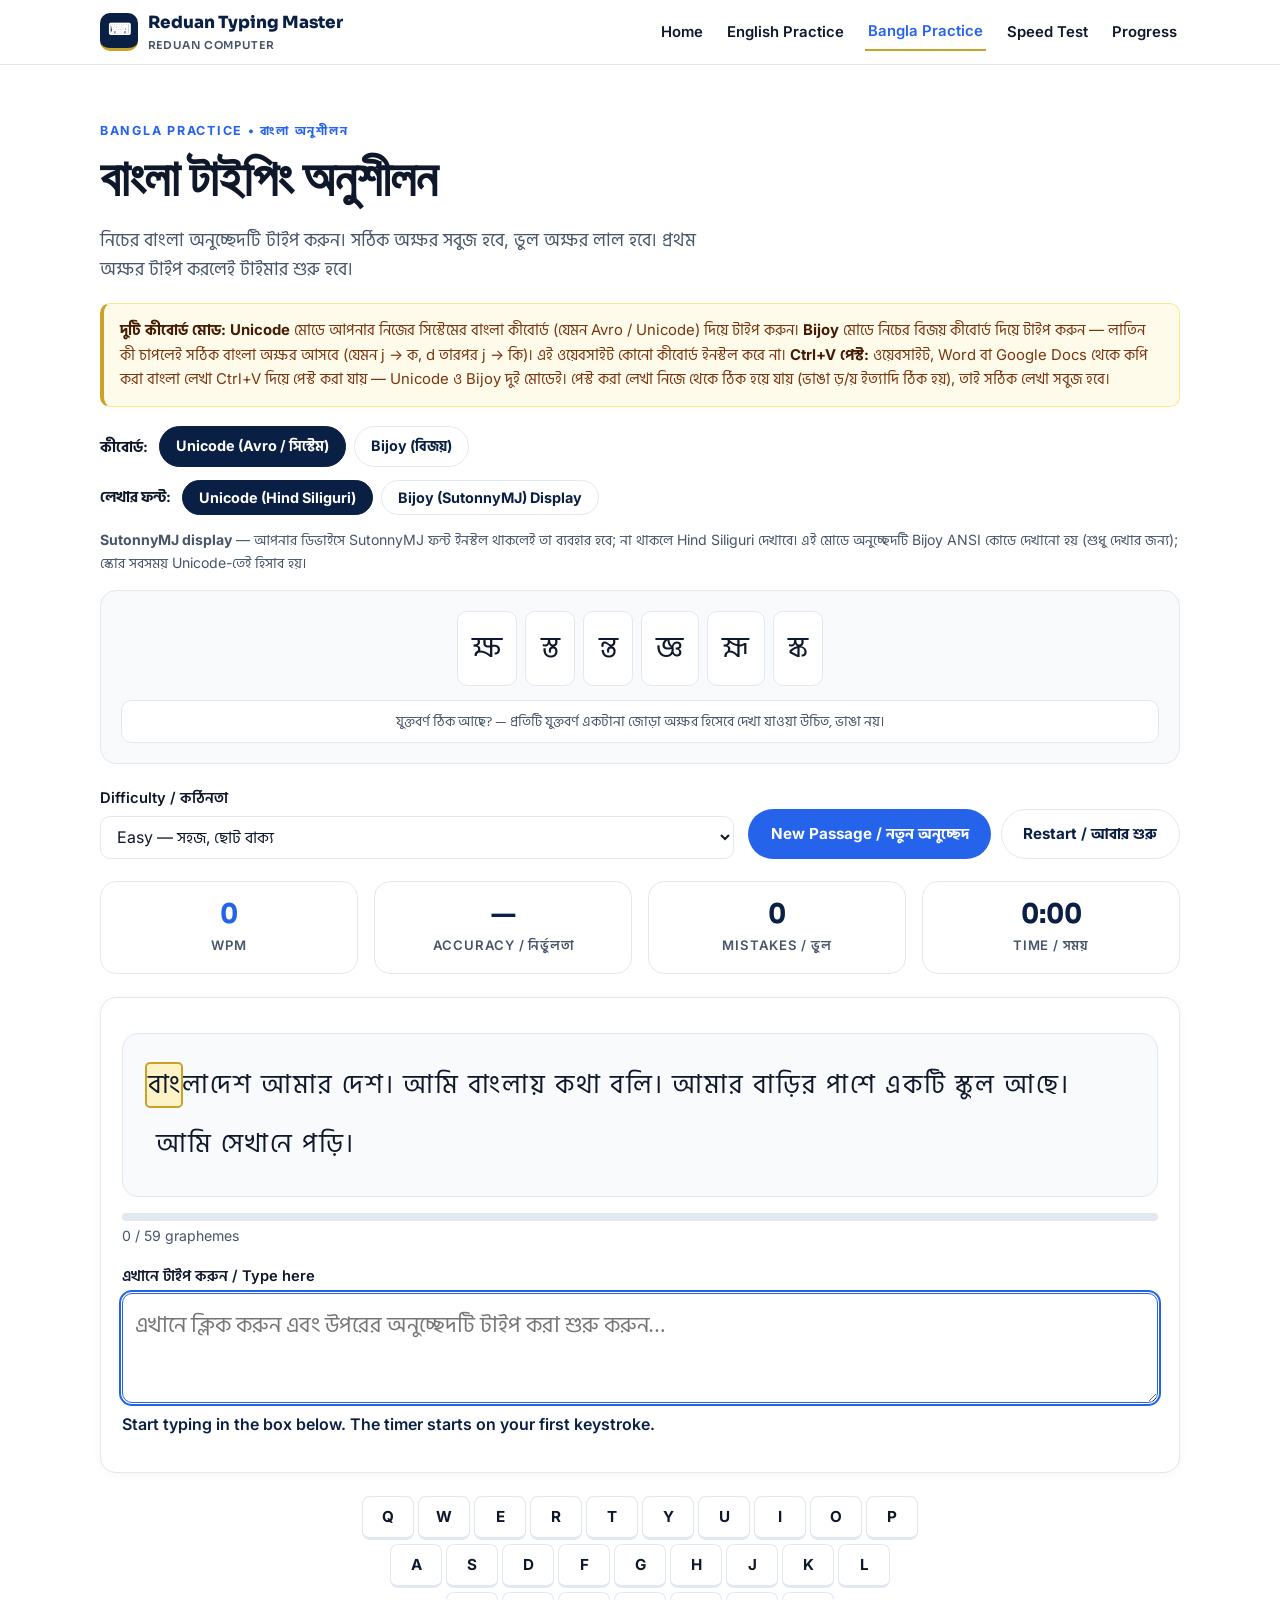
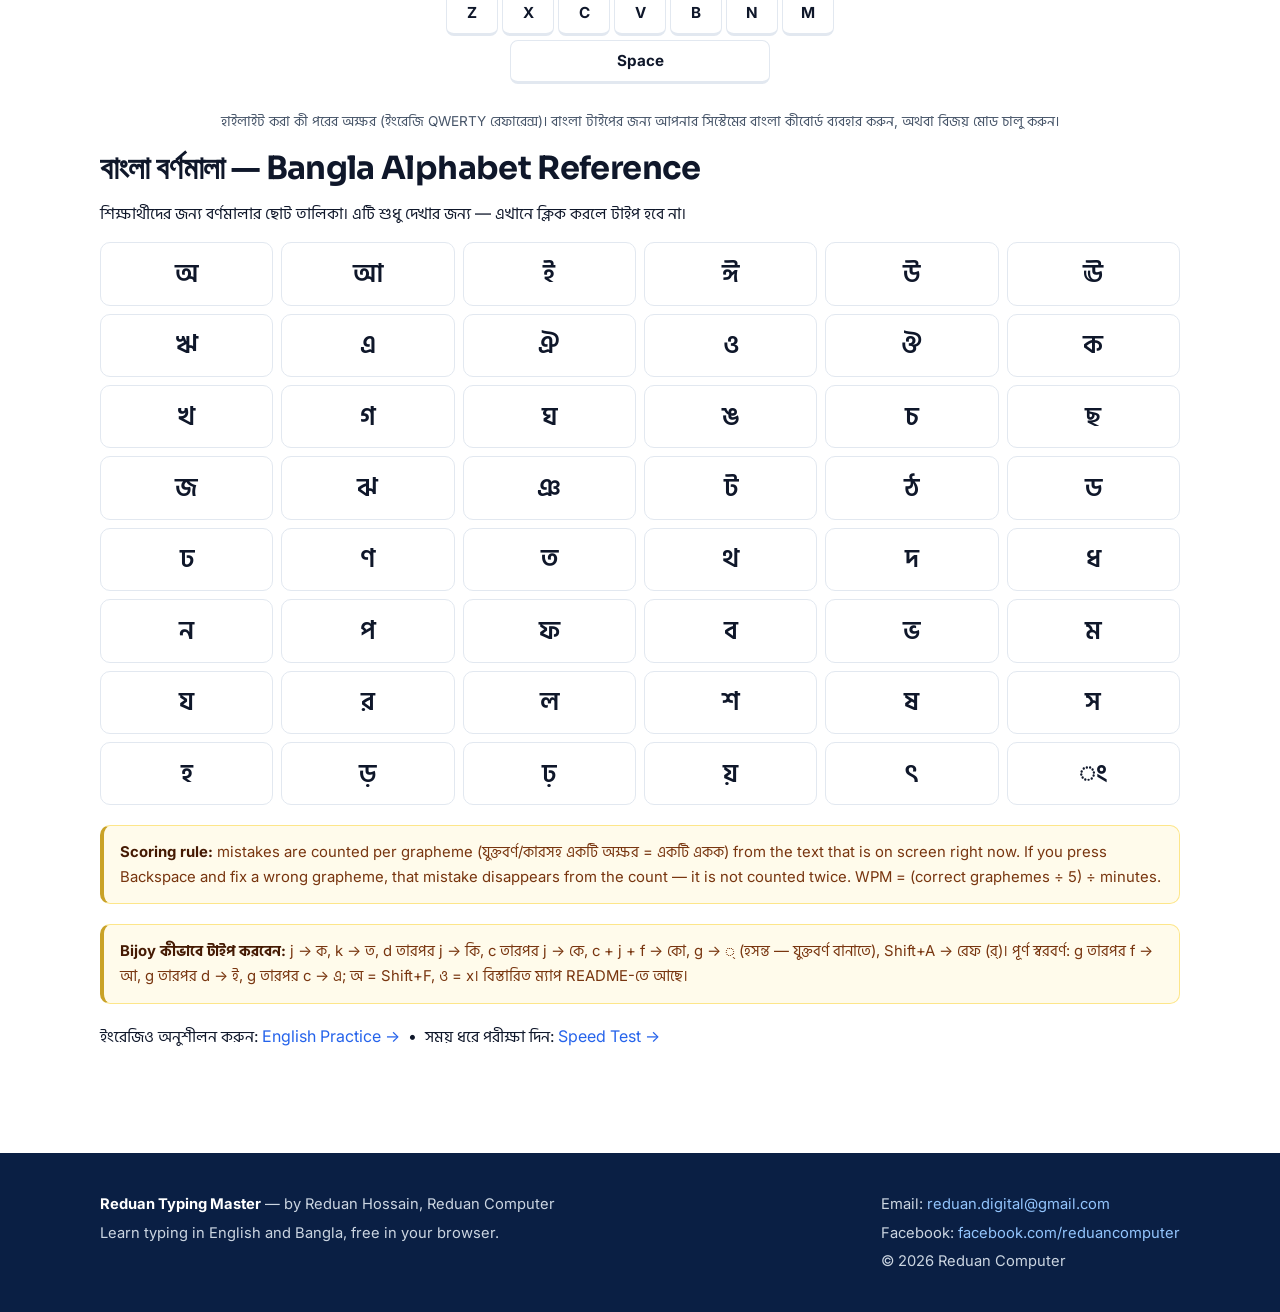
==== commit 26298fd3: "Fix Ctrl+V paste of Unicode Bangla: NFC normalize + paste handler (v2.1)" ====
--- a/bangla.html
+++ b/bangla.html
@@ -32,7 +32,7 @@
         <h1>বাংলা টাইপিং অনুশীলন</h1>
         <p class="lead">নিচের বাংলা অনুচ্ছেদটি টাইপ করুন। সঠিক অক্ষর সবুজ হবে, ভুল অক্ষর লাল হবে। প্রথম অক্ষর টাইপ করলেই টাইমার শুরু হবে।</p>
 
-        <div class="note"><strong>দুটি কীবোর্ড মোড:</strong> <strong>Unicode</strong> মোডে আপনার নিজের সিস্টেমের বাংলা কীবোর্ড (যেমন Avro / Unicode) দিয়ে টাইপ করুন। <strong>Bijoy</strong> মোডে নিচের বিজয় কীবোর্ড দিয়ে টাইপ করুন — লাতিন কী চাপলেই সঠিক বাংলা অক্ষর আসবে (যেমন j → ক, d তারপর j → কি)। এই ওয়েবসাইট কোনো কীবোর্ড ইনস্টল করে না।</div>
+        <div class="note"><strong>দুটি কীবোর্ড মোড:</strong> <strong>Unicode</strong> মোডে আপনার নিজের সিস্টেমের বাংলা কীবোর্ড (যেমন Avro / Unicode) দিয়ে টাইপ করুন। <strong>Bijoy</strong> মোডে নিচের বিজয় কীবোর্ড দিয়ে টাইপ করুন — লাতিন কী চাপলেই সঠিক বাংলা অক্ষর আসবে (যেমন j → ক, d তারপর j → কি)। এই ওয়েবসাইট কোনো কীবোর্ড ইনস্টল করে না। <strong>Ctrl+V পেস্ট:</strong> ওয়েবসাইট, Word বা Google Docs থেকে কপি করা বাংলা লেখা Ctrl+V দিয়ে পেস্ট করা যায় — Unicode ও Bijoy দুই মোডেই। পেস্ট করা লেখা নিজে থেকে ঠিক হয়ে যায় (ভাঙা ড়/য় ইত্যাদি ঠিক হয়), তাই সঠিক লেখা সবুজ হবে।</div>
 
         <div class="toggle-group" role="group" aria-label="Keyboard mode">
           <span class="toggle-label">কীবোর্ড:</span>
